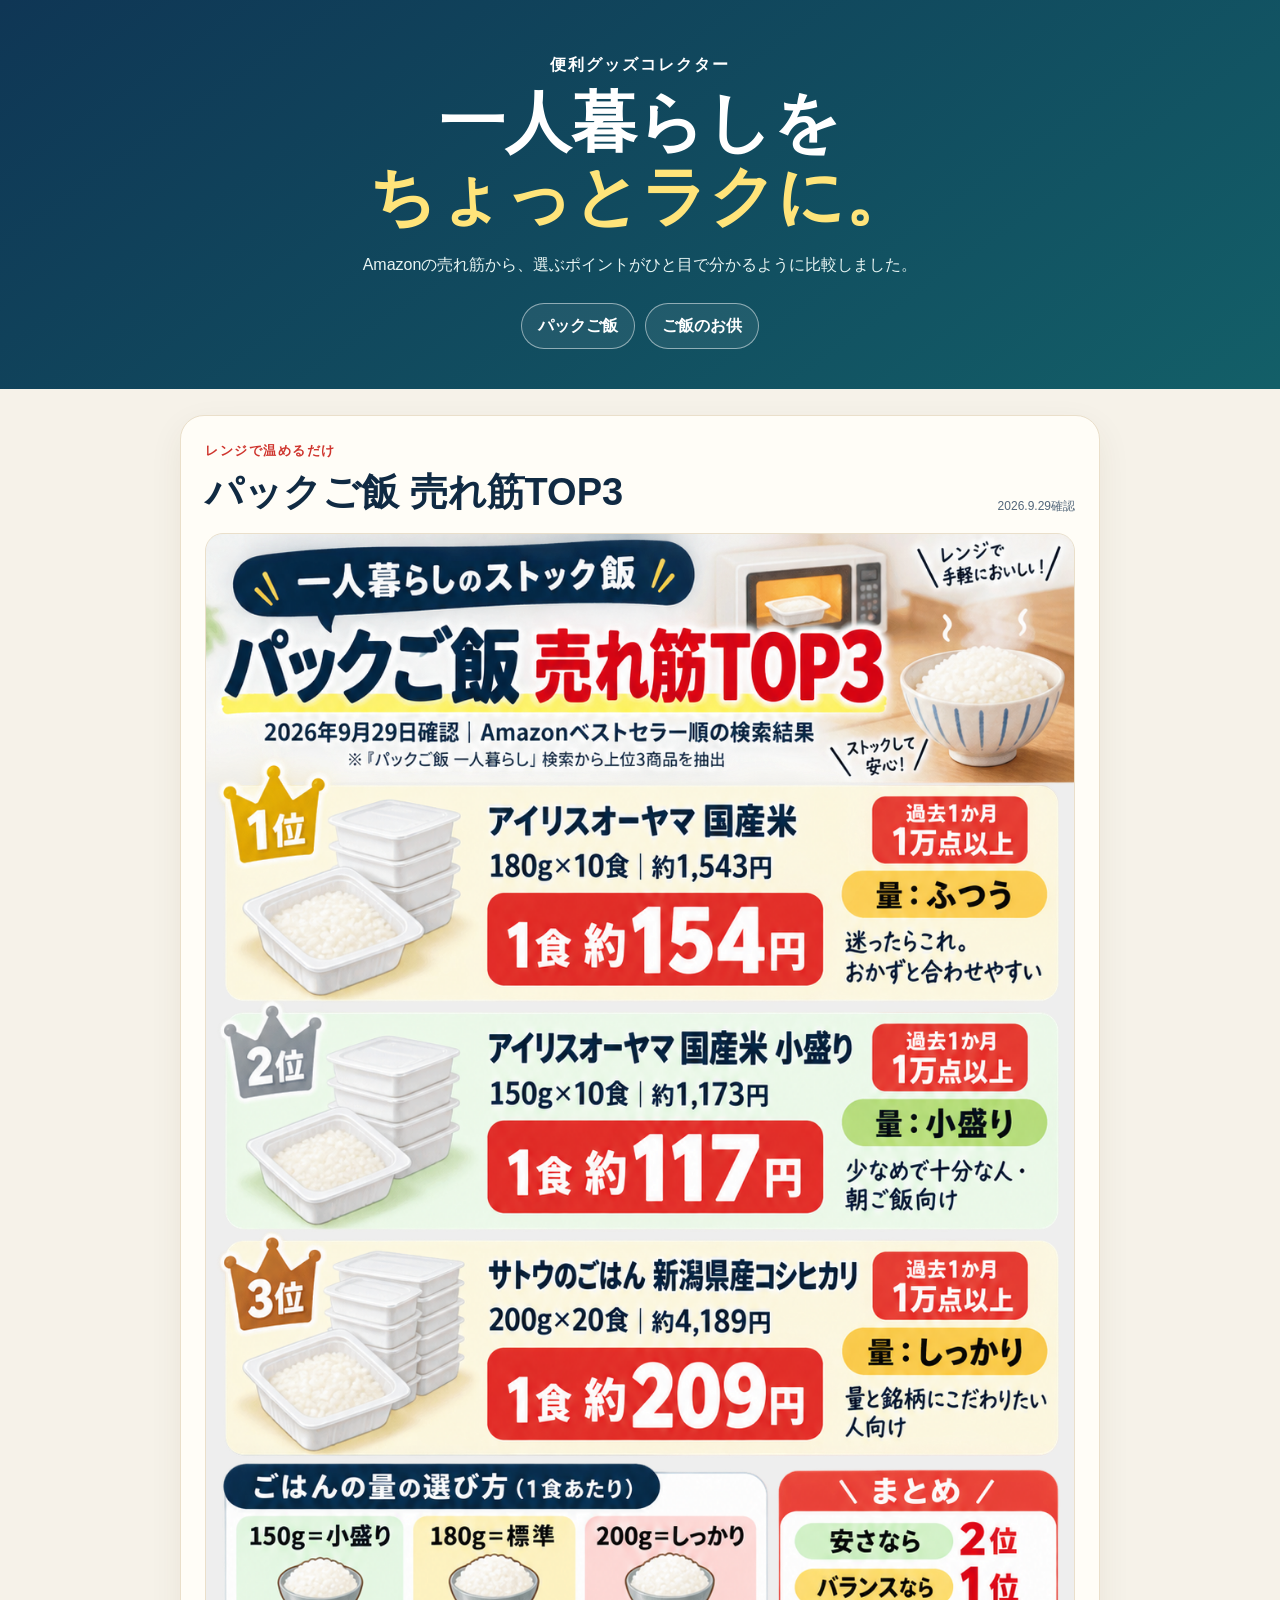
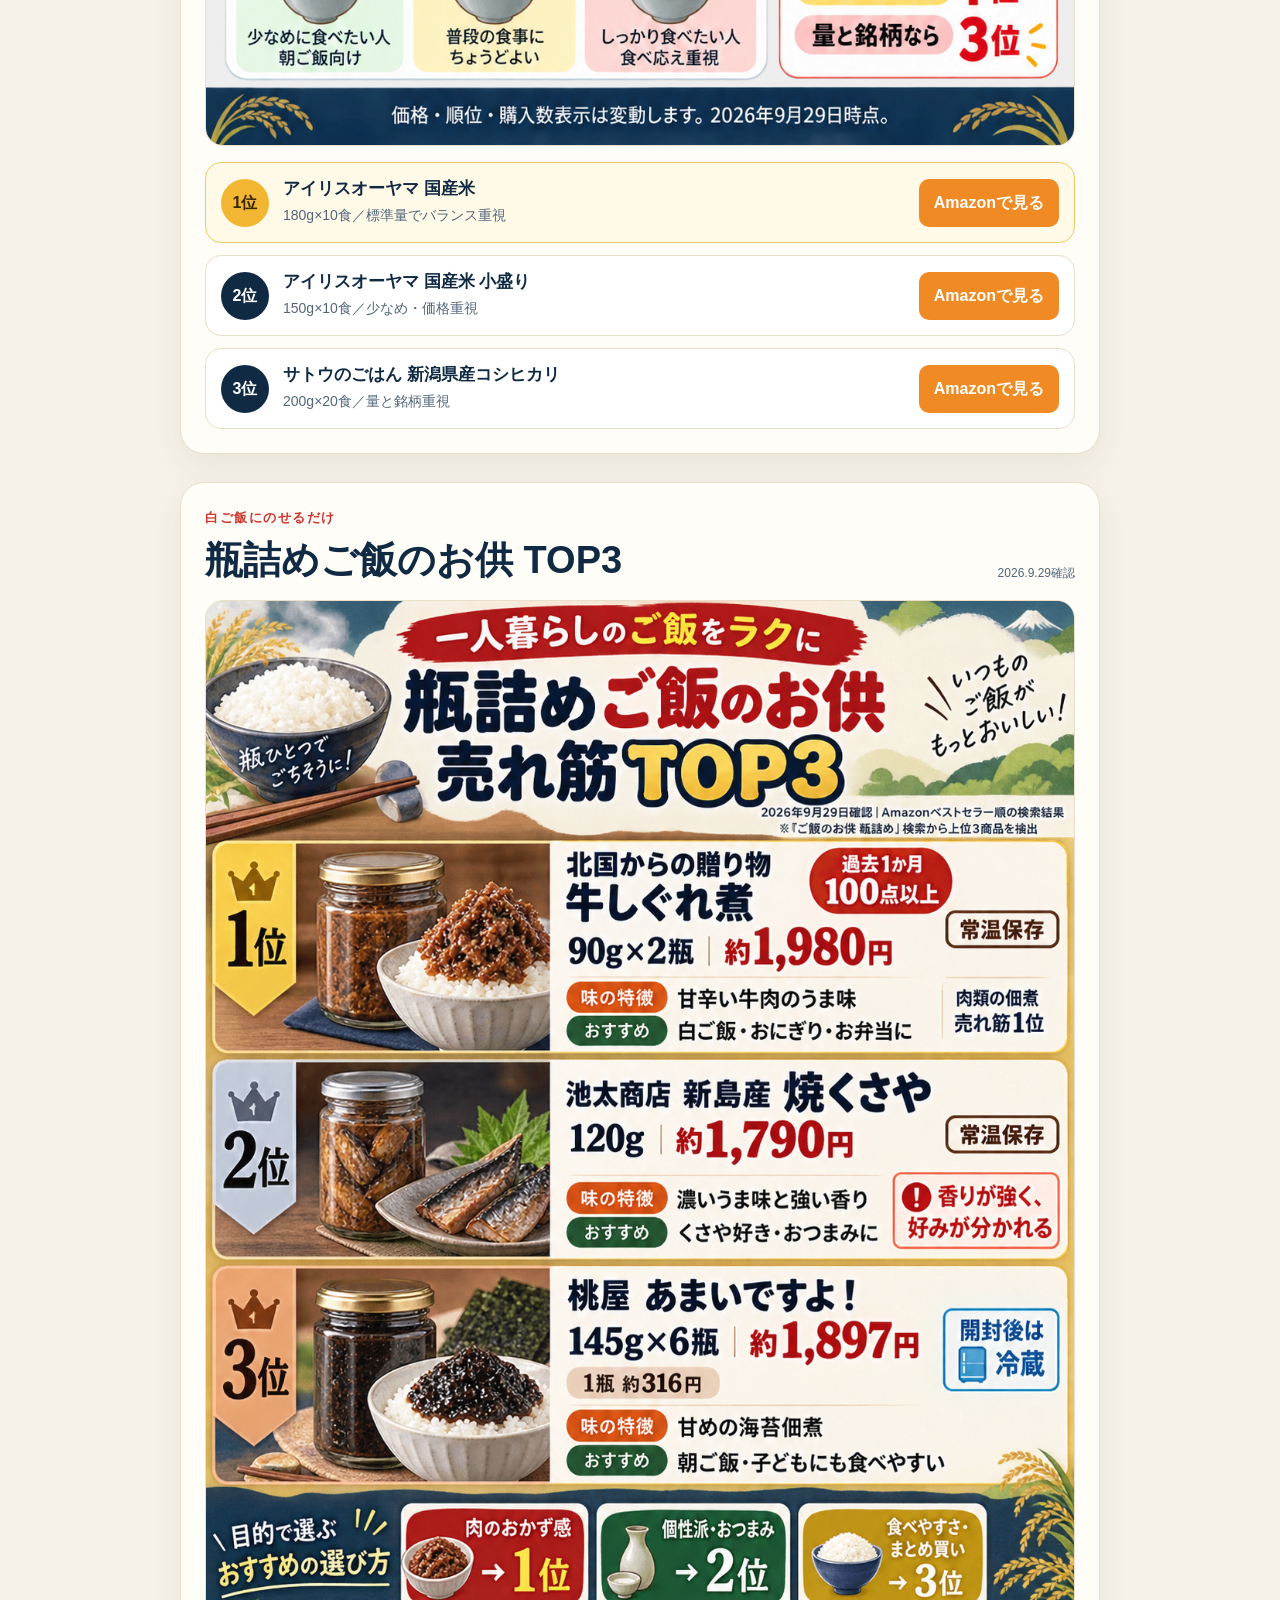
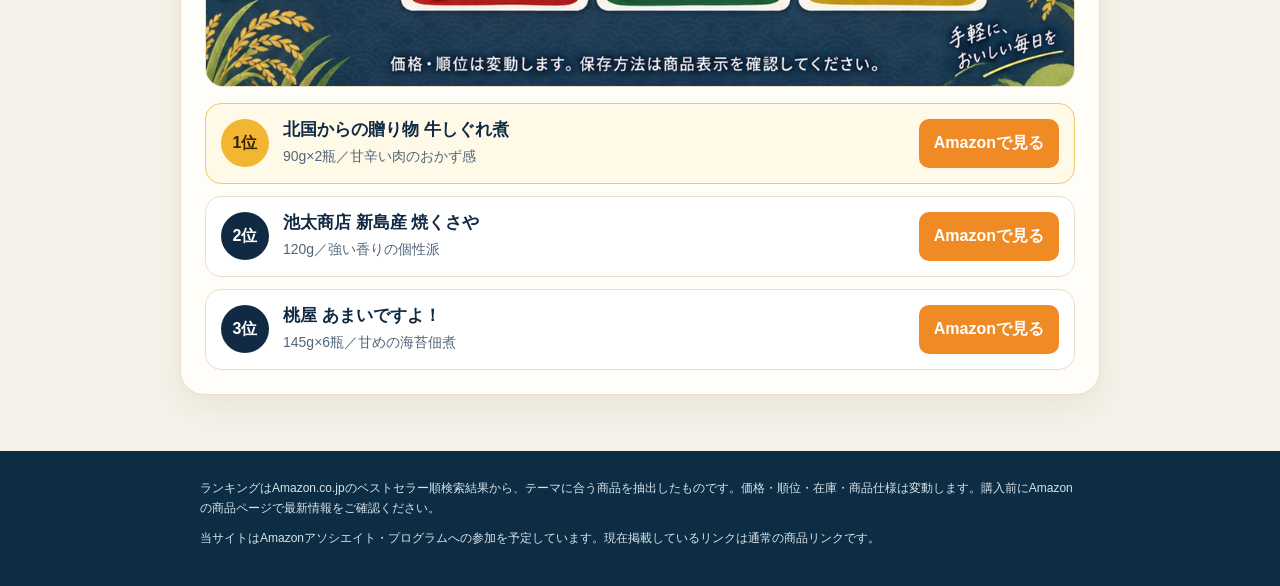
==== index.html @ eb80afc3 "Publish ranking site" ====
<!doctype html>
<html lang="ja">
<head>
  <meta charset="utf-8">
  <meta name="viewport" content="width=device-width,initial-scale=1">
  <meta name="description" content="一人暮らしをラクにするAmazon商品の比較ランキング。価格、内容量、選び方を分かりやすく紹介します。">
  <title>ひとり暮らし便利ランキング</title>
  <link rel="stylesheet" href="styles.css">
</head>
<body>
  <header class="hero">
    <p class="eyebrow">便利グッズコレクター</p>
    <h1>一人暮らしを<br><span>ちょっとラクに。</span></h1>
    <p class="lead">Amazonの売れ筋から、選ぶポイントがひと目で分かるように比較しました。</p>
    <nav aria-label="カテゴリー">
      <a href="#pack-rice">パックご飯</a>
      <a href="#rice-toppings">ご飯のお供</a>
    </nav>
  </header>

  <main>
    <section id="pack-rice" class="ranking">
      <div class="section-heading">
        <div>
          <p class="kicker">レンジで温めるだけ</p>
          <h2>パックご飯 売れ筋TOP3</h2>
        </div>
        <span class="updated">2026.9.29確認</span>
      </div>
      <img class="summary-image" src="pack-rice-top3.png" alt="パックご飯の売れ筋上位3商品の比較。150g、180g、200gの違いを掲載。">
      <div class="cards">
        <article class="product first">
          <span class="rank">1位</span>
          <div><h3>アイリスオーヤマ 国産米</h3><p>180g×10食／標準量でバランス重視</p></div>
          <a class="amazon" href="https://www.amazon.co.jp/dp/B075LF874V" target="_blank" rel="nofollow sponsored noopener">Amazonで見る</a>
        </article>
        <article class="product">
          <span class="rank">2位</span>
          <div><h3>アイリスオーヤマ 国産米 小盛り</h3><p>150g×10食／少なめ・価格重視</p></div>
          <a class="amazon" href="https://www.amazon.co.jp/dp/B075LHM44R" target="_blank" rel="nofollow sponsored noopener">Amazonで見る</a>
        </article>
        <article class="product">
          <span class="rank">3位</span>
          <div><h3>サトウのごはん 新潟県産コシヒカリ</h3><p>200g×20食／量と銘柄重視</p></div>
          <a class="amazon" href="https://www.amazon.co.jp/dp/B000KJFUB0" target="_blank" rel="nofollow sponsored noopener">Amazonで見る</a>
        </article>
      </div>
    </section>

    <section id="rice-toppings" class="ranking">
      <div class="section-heading">
        <div>
          <p class="kicker">白ご飯にのせるだけ</p>
          <h2>瓶詰めご飯のお供 TOP3</h2>
        </div>
        <span class="updated">2026.9.29確認</span>
      </div>
      <img class="summary-image" src="bottled-rice-toppings-top3.png" alt="瓶詰めご飯のお供の売れ筋上位3商品の比較。">
      <div class="cards">
        <article class="product first">
          <span class="rank">1位</span>
          <div><h3>北国からの贈り物 牛しぐれ煮</h3><p>90g×2瓶／甘辛い肉のおかず感</p></div>
          <a class="amazon" href="https://www.amazon.co.jp/dp/B07CSFWCK7" target="_blank" rel="nofollow sponsored noopener">Amazonで見る</a>
        </article>
        <article class="product">
          <span class="rank">2位</span>
          <div><h3>池太商店 新島産 焼くさや</h3><p>120g／強い香りの個性派</p></div>
          <a class="amazon" href="https://www.amazon.co.jp/dp/B0FLBNQ1R5" target="_blank" rel="nofollow sponsored noopener">Amazonで見る</a>
        </article>
        <article class="product">
          <span class="rank">3位</span>
          <div><h3>桃屋 あまいですよ！</h3><p>145g×6瓶／甘めの海苔佃煮</p></div>
          <a class="amazon" href="https://www.amazon.co.jp/dp/B0CMQ3VSFT" target="_blank" rel="nofollow sponsored noopener">Amazonで見る</a>
        </article>
      </div>
    </section>
  </main>

  <footer>
    <p>ランキングはAmazon.co.jpのベストセラー順検索結果から、テーマに合う商品を抽出したものです。価格・順位・在庫・商品仕様は変動します。購入前にAmazonの商品ページで最新情報をご確認ください。</p>
    <p>当サイトはAmazonアソシエイト・プログラムへの参加を予定しています。現在掲載しているリンクは通常の商品リンクです。</p>
  </footer>
</body>
</html>
---- styles.css ----
:root{--ink:#102a43;--muted:#52667a;--paper:#fffdf7;--cream:#fff4d7;--red:#cf352e;--gold:#f2b632;--green:#2f7d5a;--line:#eadfca}
*{box-sizing:border-box}html{scroll-behavior:smooth}body{margin:0;background:#f6f2e9;color:var(--ink);font-family:-apple-system,BlinkMacSystemFont,"Hiragino Sans","Yu Gothic",sans-serif;line-height:1.65}.hero{padding:52px 20px 40px;background:linear-gradient(145deg,#0f3655,#135f68);color:white;text-align:center}.eyebrow,.kicker{margin:0 0 8px;font-weight:800;letter-spacing:.12em}.hero h1{margin:0;font-size:clamp(38px,10vw,66px);line-height:1.12}.hero h1 span{color:#ffe47a}.lead{max-width:620px;margin:18px auto 24px;color:#e8f5f3}.hero nav{display:flex;justify-content:center;gap:10px;flex-wrap:wrap}.hero nav a{padding:9px 16px;border:1px solid #ffffff80;border-radius:999px;color:white;text-decoration:none;font-weight:700;background:#ffffff12}main{width:min(920px,calc(100% - 28px));margin:26px auto 56px}.ranking{margin:0 0 28px;padding:24px;background:var(--paper);border:1px solid var(--line);border-radius:24px;box-shadow:0 12px 34px #46361412}.section-heading{display:flex;align-items:end;justify-content:space-between;gap:16px;margin-bottom:16px}.kicker{color:var(--red);font-size:13px}.section-heading h2{margin:0;font-size:clamp(25px,6vw,38px);line-height:1.25}.updated{flex:none;color:var(--muted);font-size:12px}.summary-image{display:block;width:100%;height:auto;border-radius:18px;border:1px solid var(--line);background:#eee}.cards{display:grid;gap:12px;margin-top:16px}.product{display:grid;grid-template-columns:auto 1fr auto;align-items:center;gap:14px;padding:15px;border:1px solid var(--line);border-radius:16px;background:white}.product.first{background:#fff9e7;border-color:#ebcb64}.rank{display:grid;place-items:center;width:48px;height:48px;border-radius:50%;background:var(--ink);color:white;font-weight:900}.first .rank{background:var(--gold);color:#362600}.product h3{margin:0 0 3px;font-size:17px;line-height:1.35}.product p{margin:0;color:var(--muted);font-size:14px}.amazon{padding:11px 15px;border-radius:10px;background:#f08a24;color:#fff;text-decoration:none;font-weight:800;white-space:nowrap}.amazon:hover{background:#d66e0d}footer{padding:28px max(20px,calc((100% - 880px)/2));background:#0d2d44;color:#d8e4ea;font-size:12px}footer p{margin:0 0 10px}@media(max-width:650px){.hero{padding-top:38px}.ranking{padding:16px}.section-heading{align-items:start;flex-direction:column;gap:5px}.product{grid-template-columns:auto 1fr}.amazon{grid-column:1/-1;text-align:center}.rank{width:42px;height:42px}}
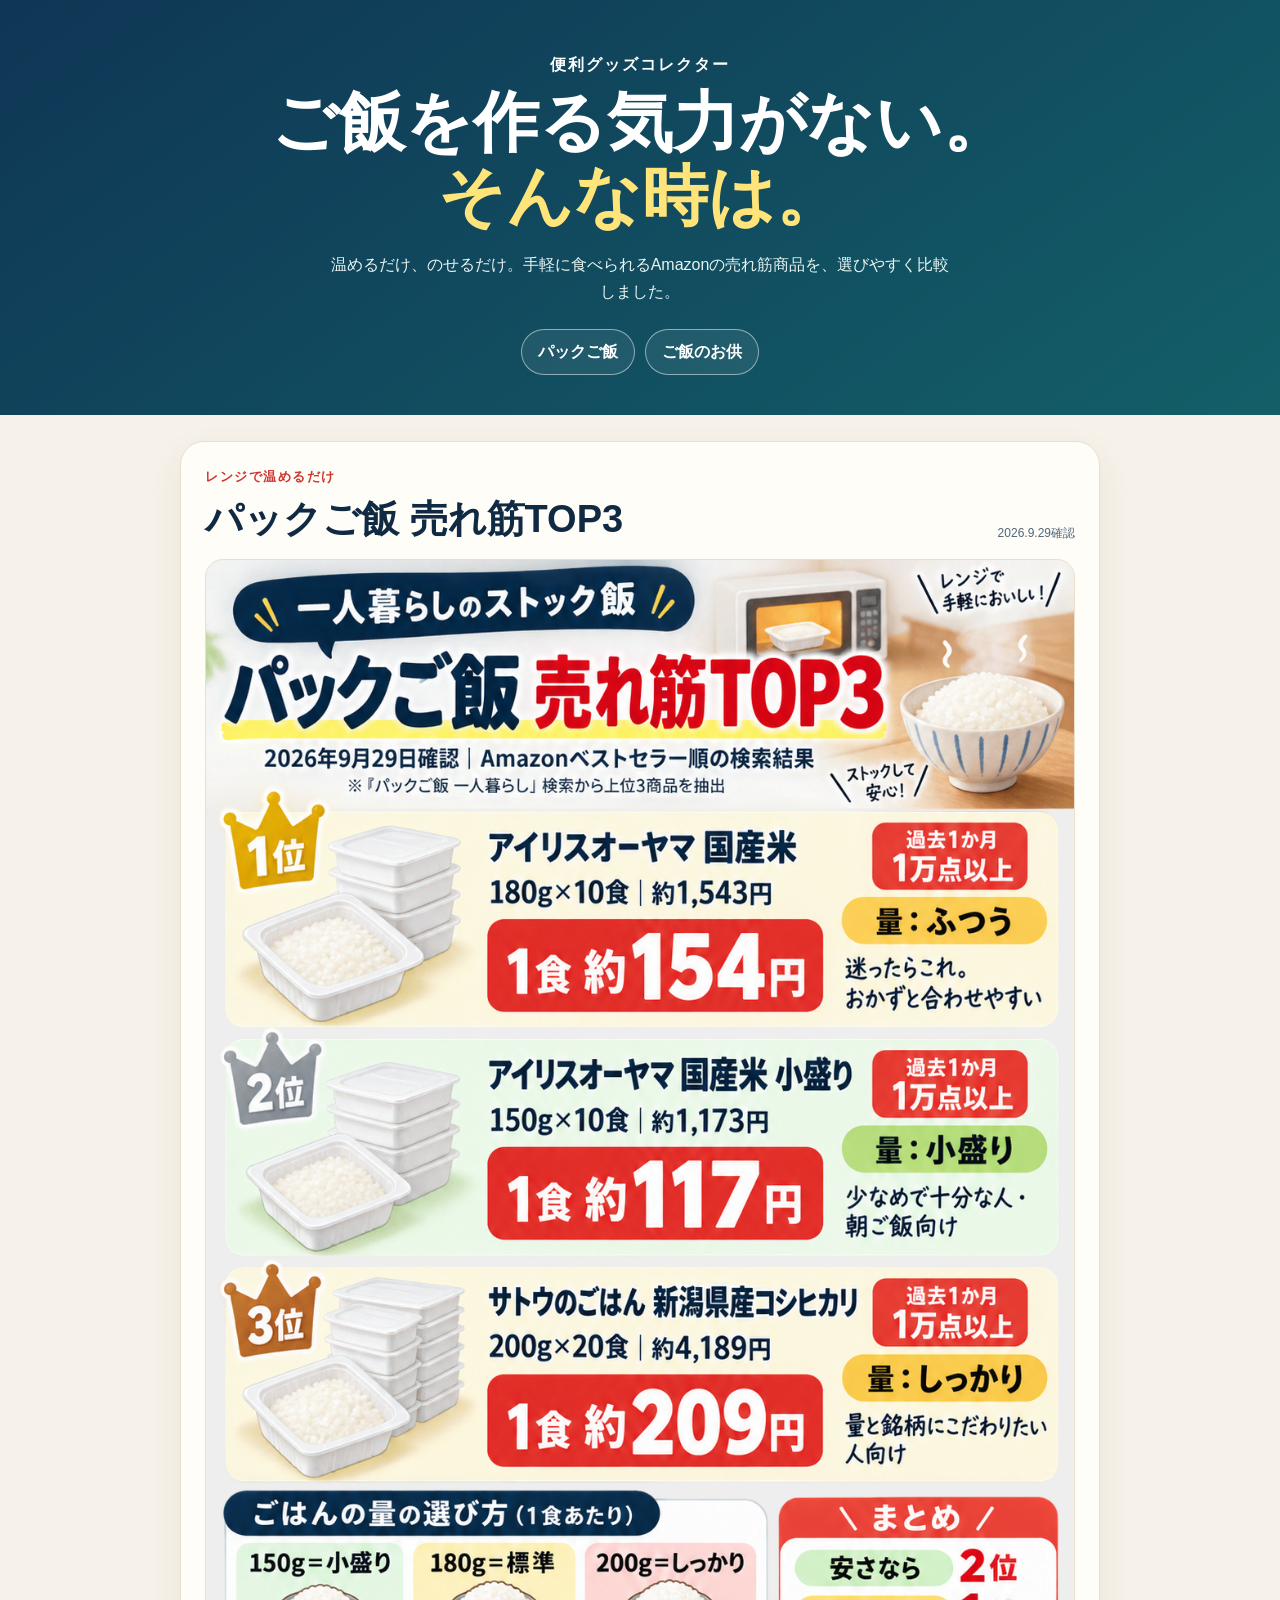
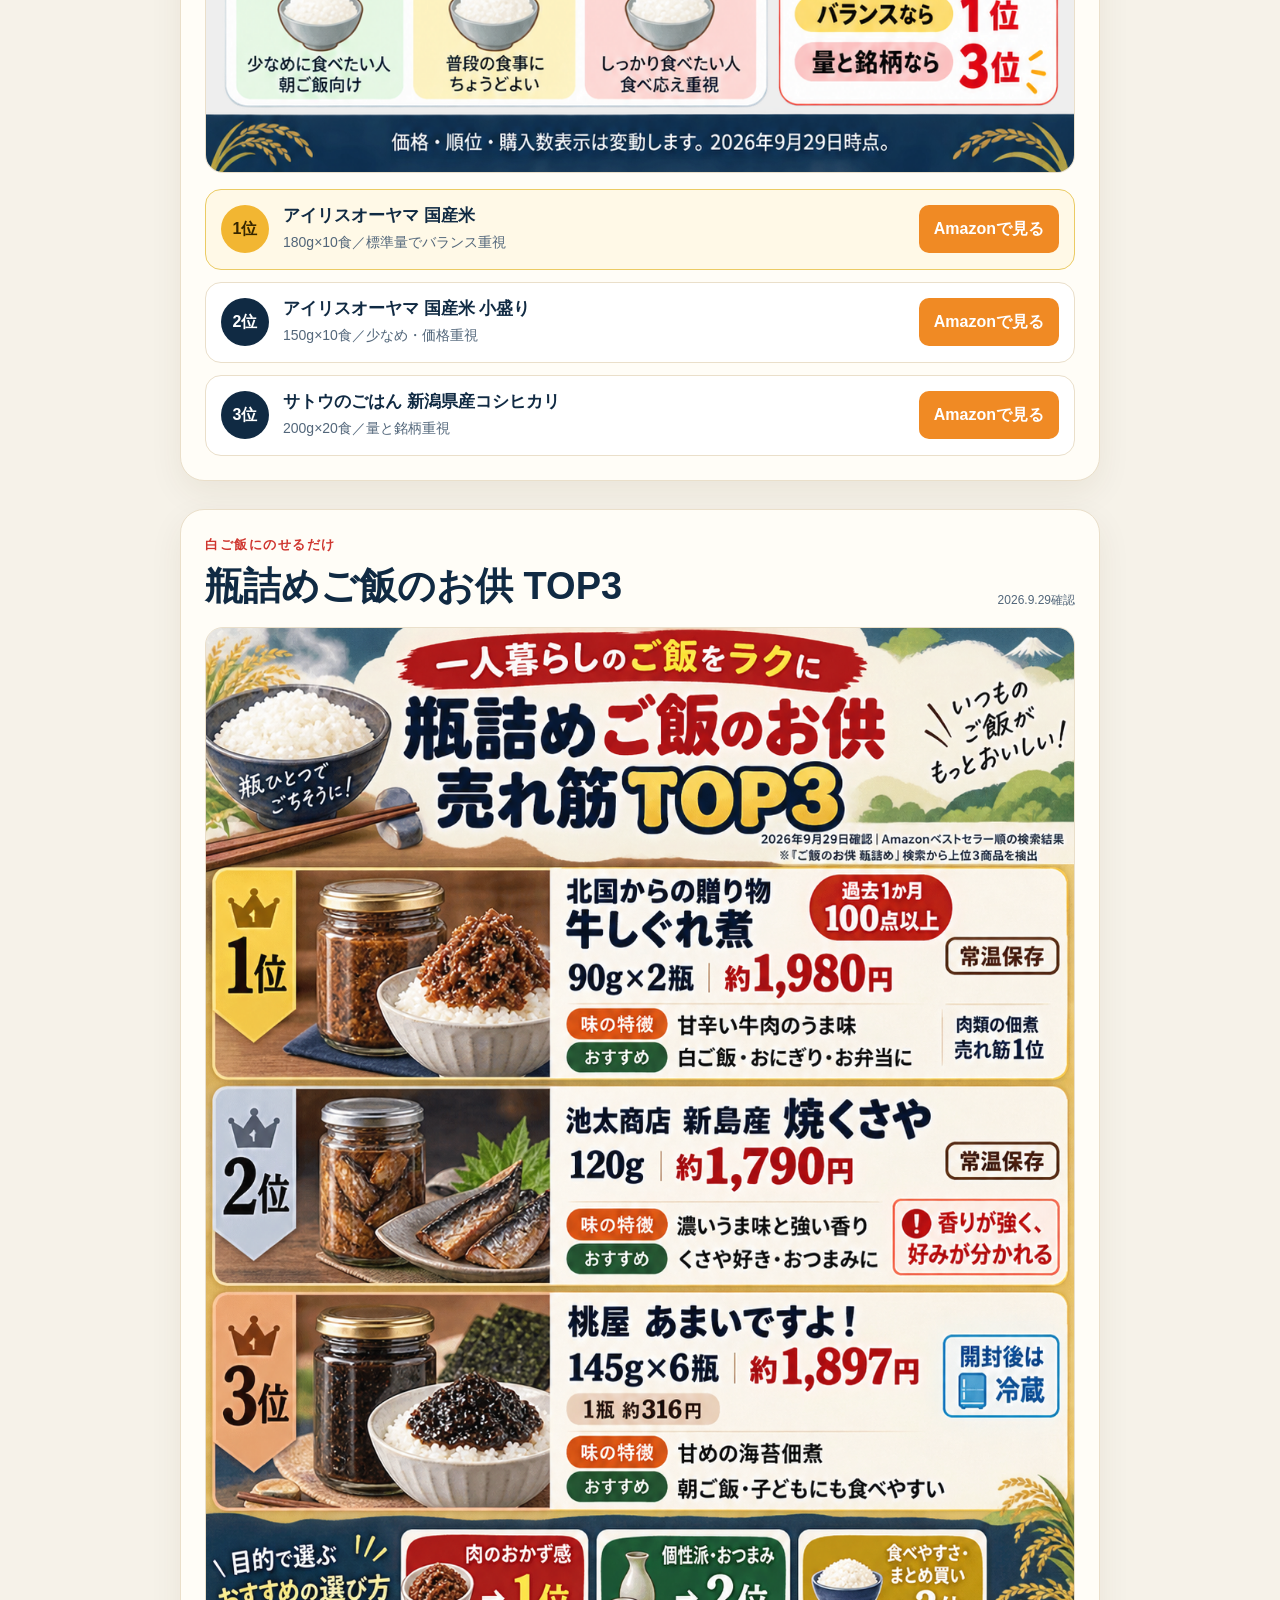
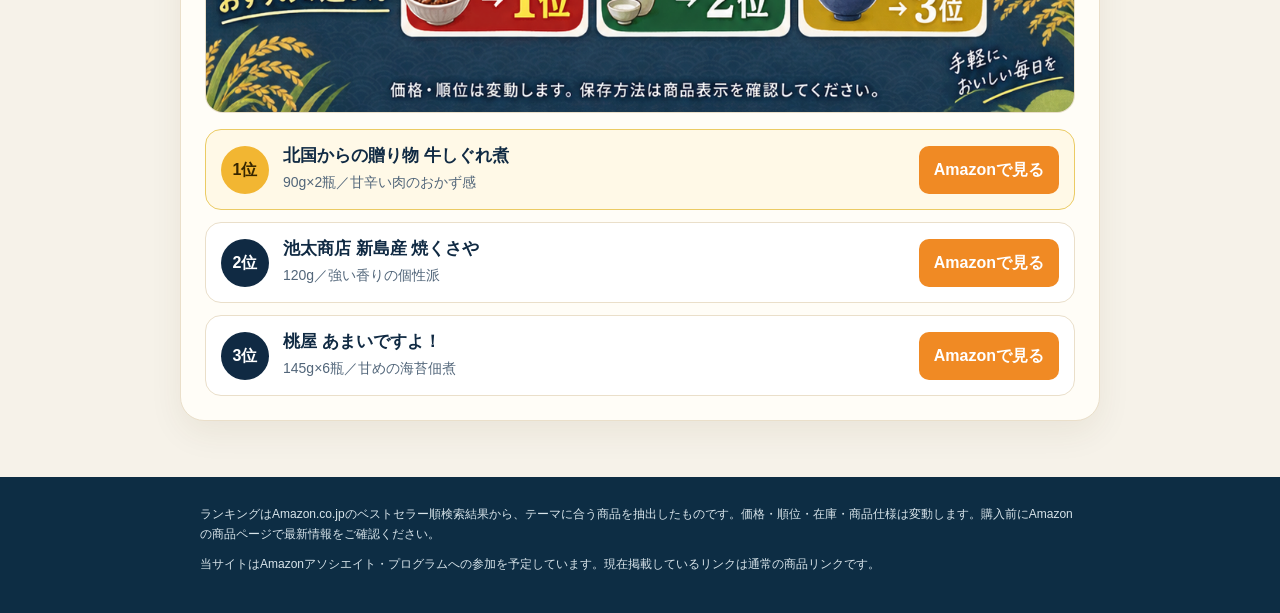
==== commit 902bcf48: "Update hero message" ====
--- a/index.html
+++ b/index.html
@@ -10,8 +10,8 @@
 <body>
   <header class="hero">
     <p class="eyebrow">便利グッズコレクター</p>
-    <h1>一人暮らしを<br><span>ちょっとラクに。</span></h1>
-    <p class="lead">Amazonの売れ筋から、選ぶポイントがひと目で分かるように比較しました。</p>
+    <h1>ご飯を作る気力がない。<br><span>そんな時は。</span></h1>
+    <p class="lead">温めるだけ、のせるだけ。手軽に食べられるAmazonの売れ筋商品を、選びやすく比較しました。</p>
     <nav aria-label="カテゴリー">
       <a href="#pack-rice">パックご飯</a>
       <a href="#rice-toppings">ご飯のお供</a>
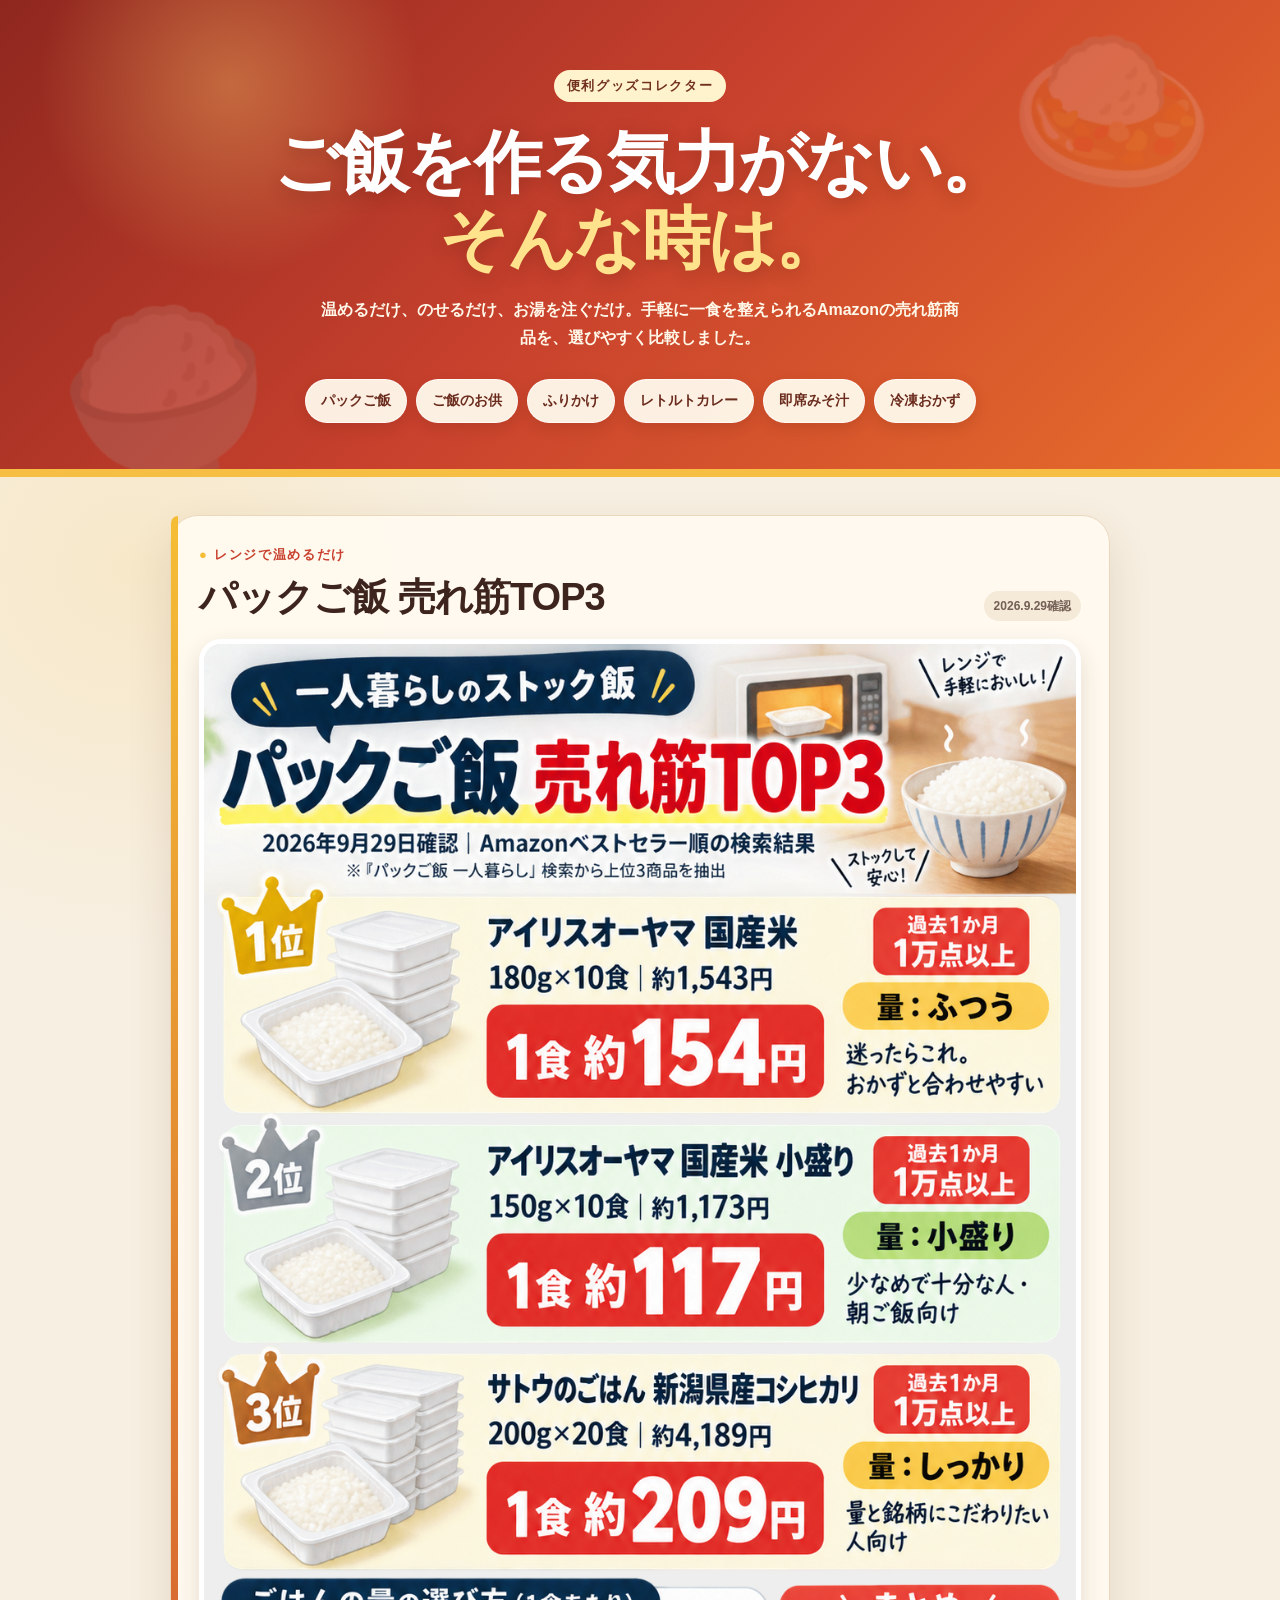
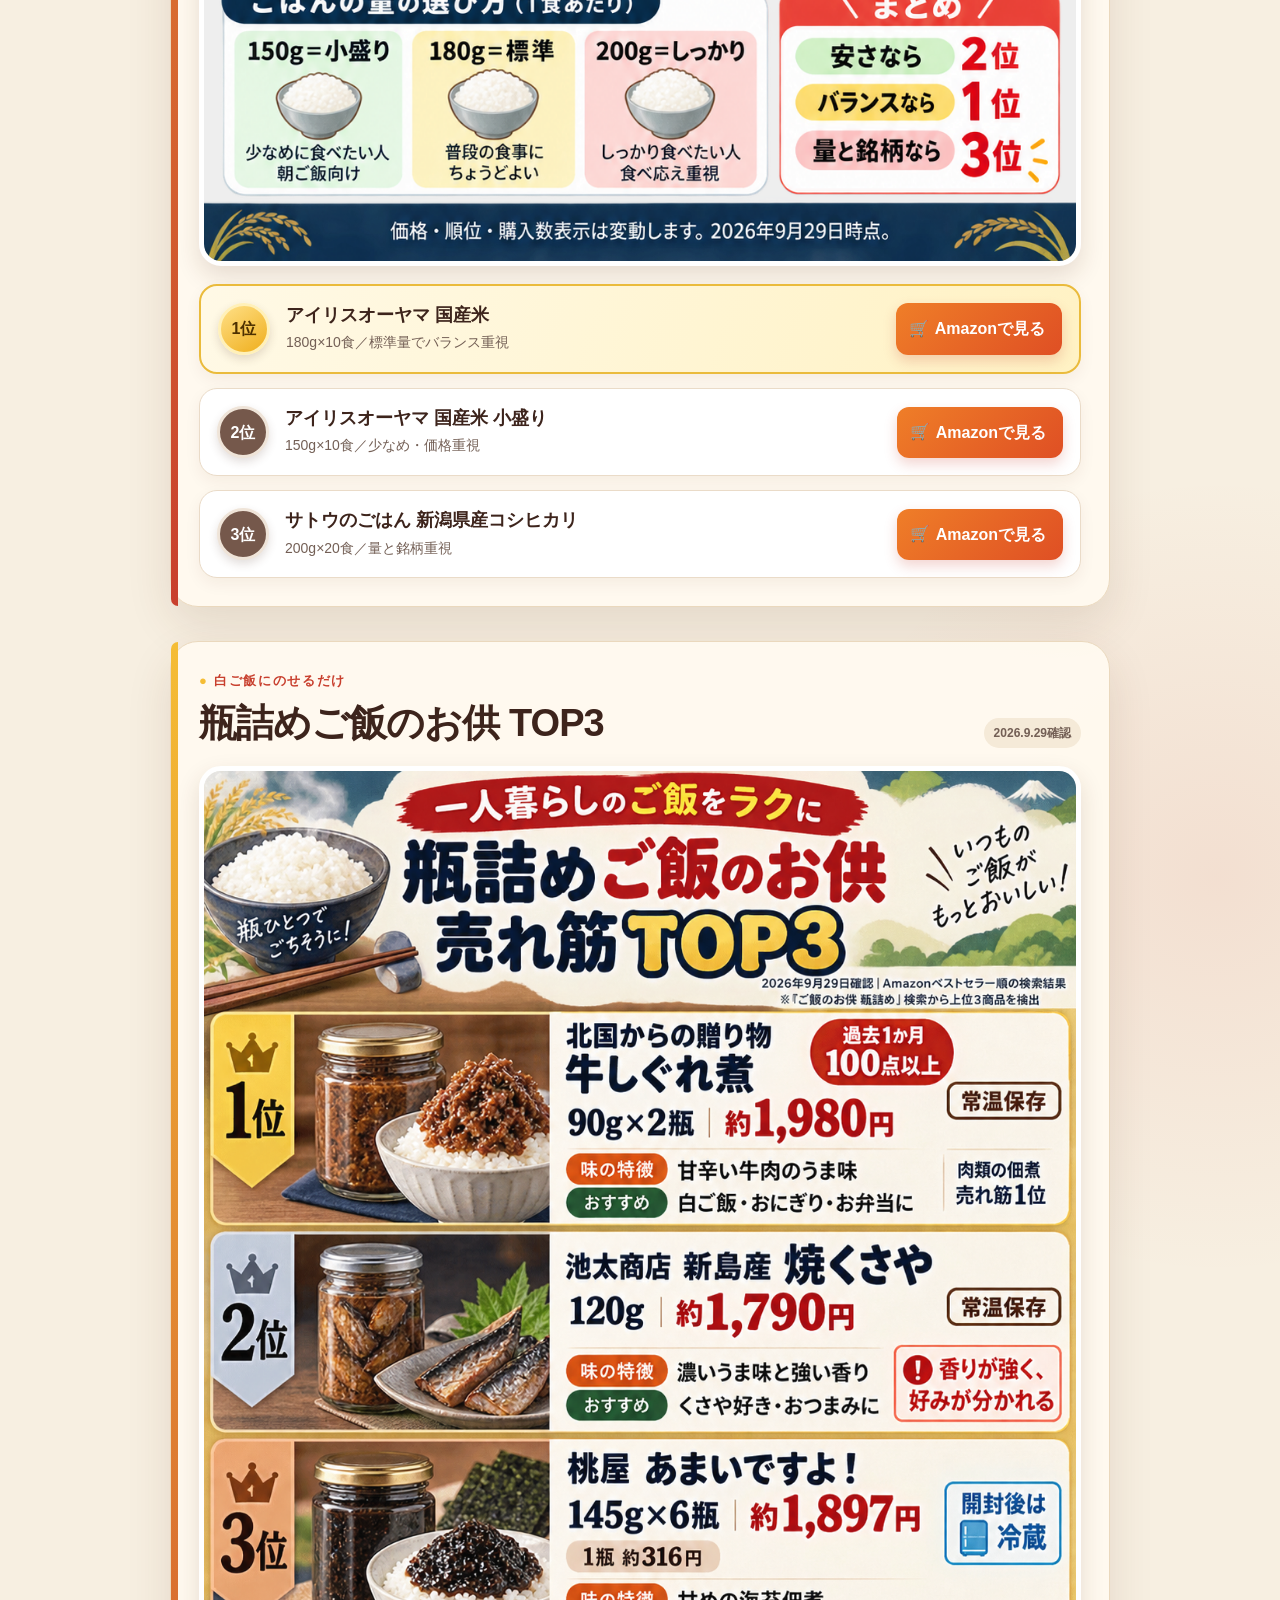
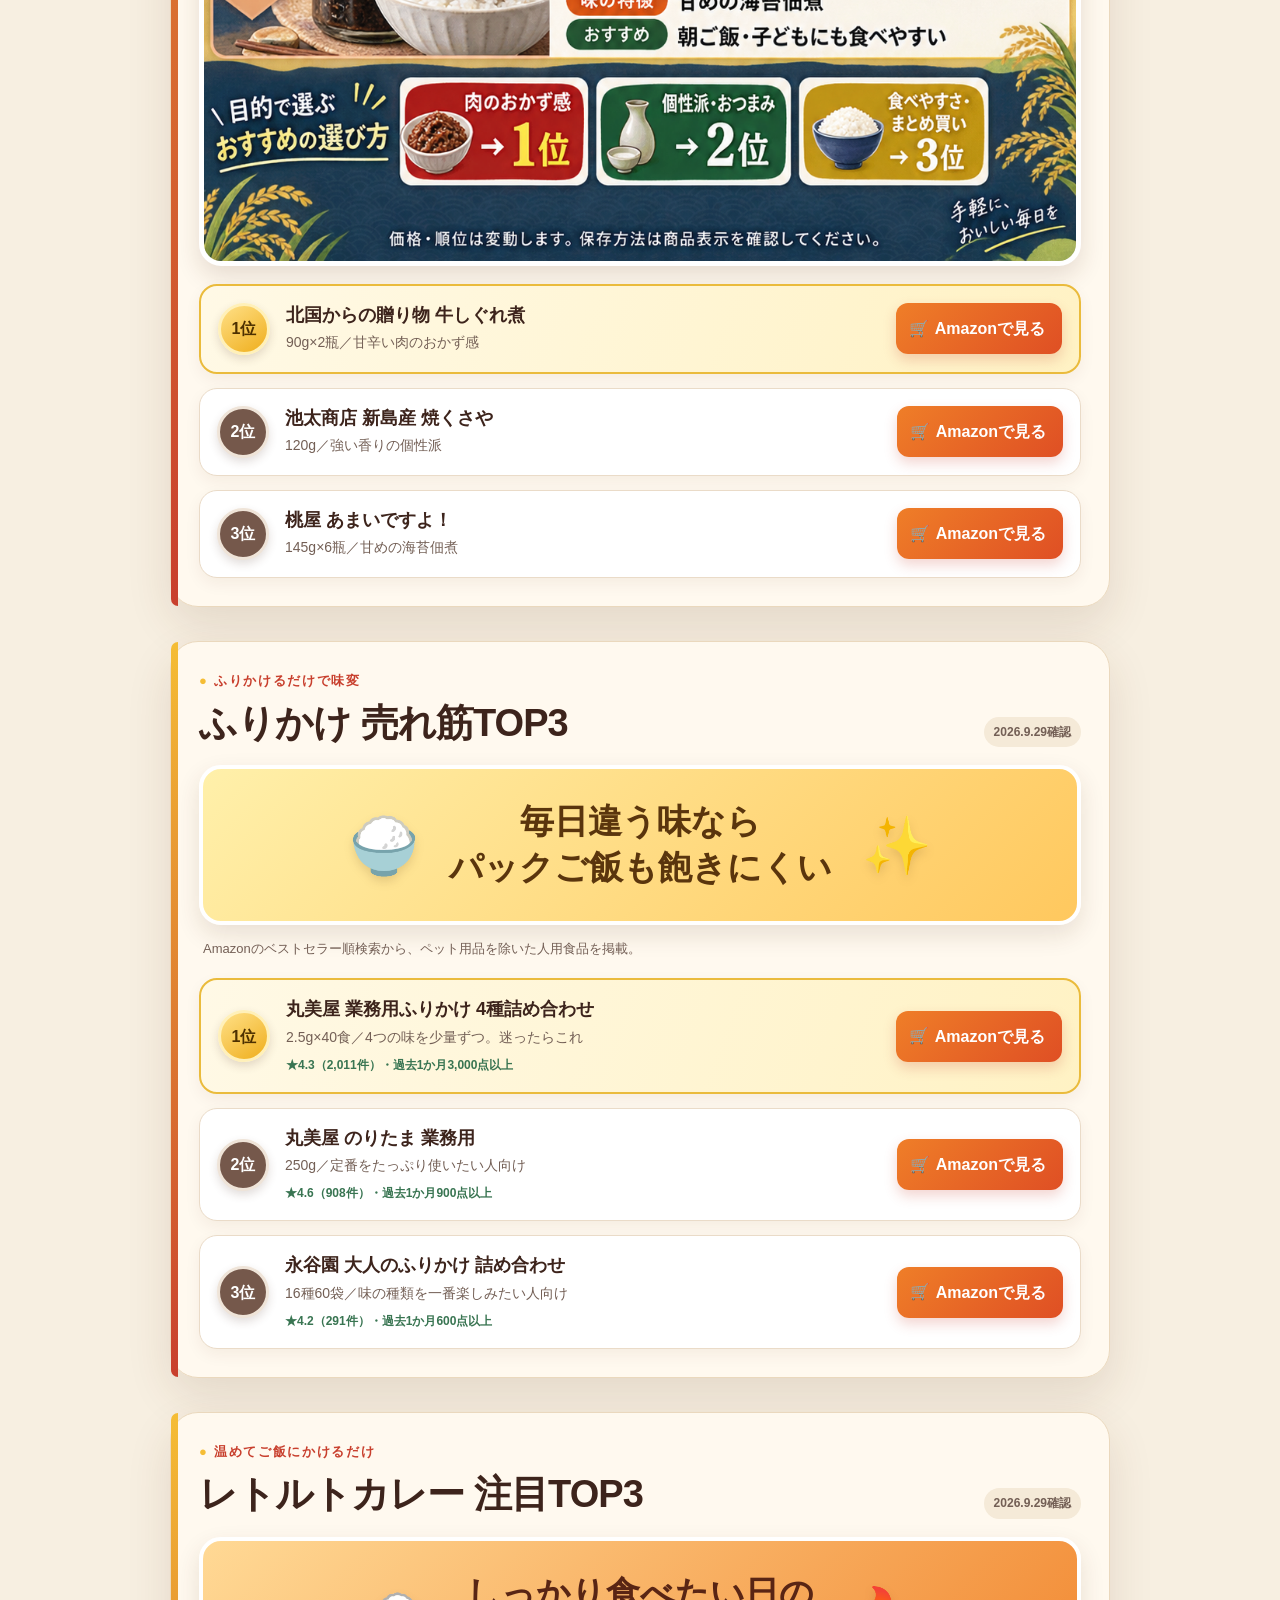
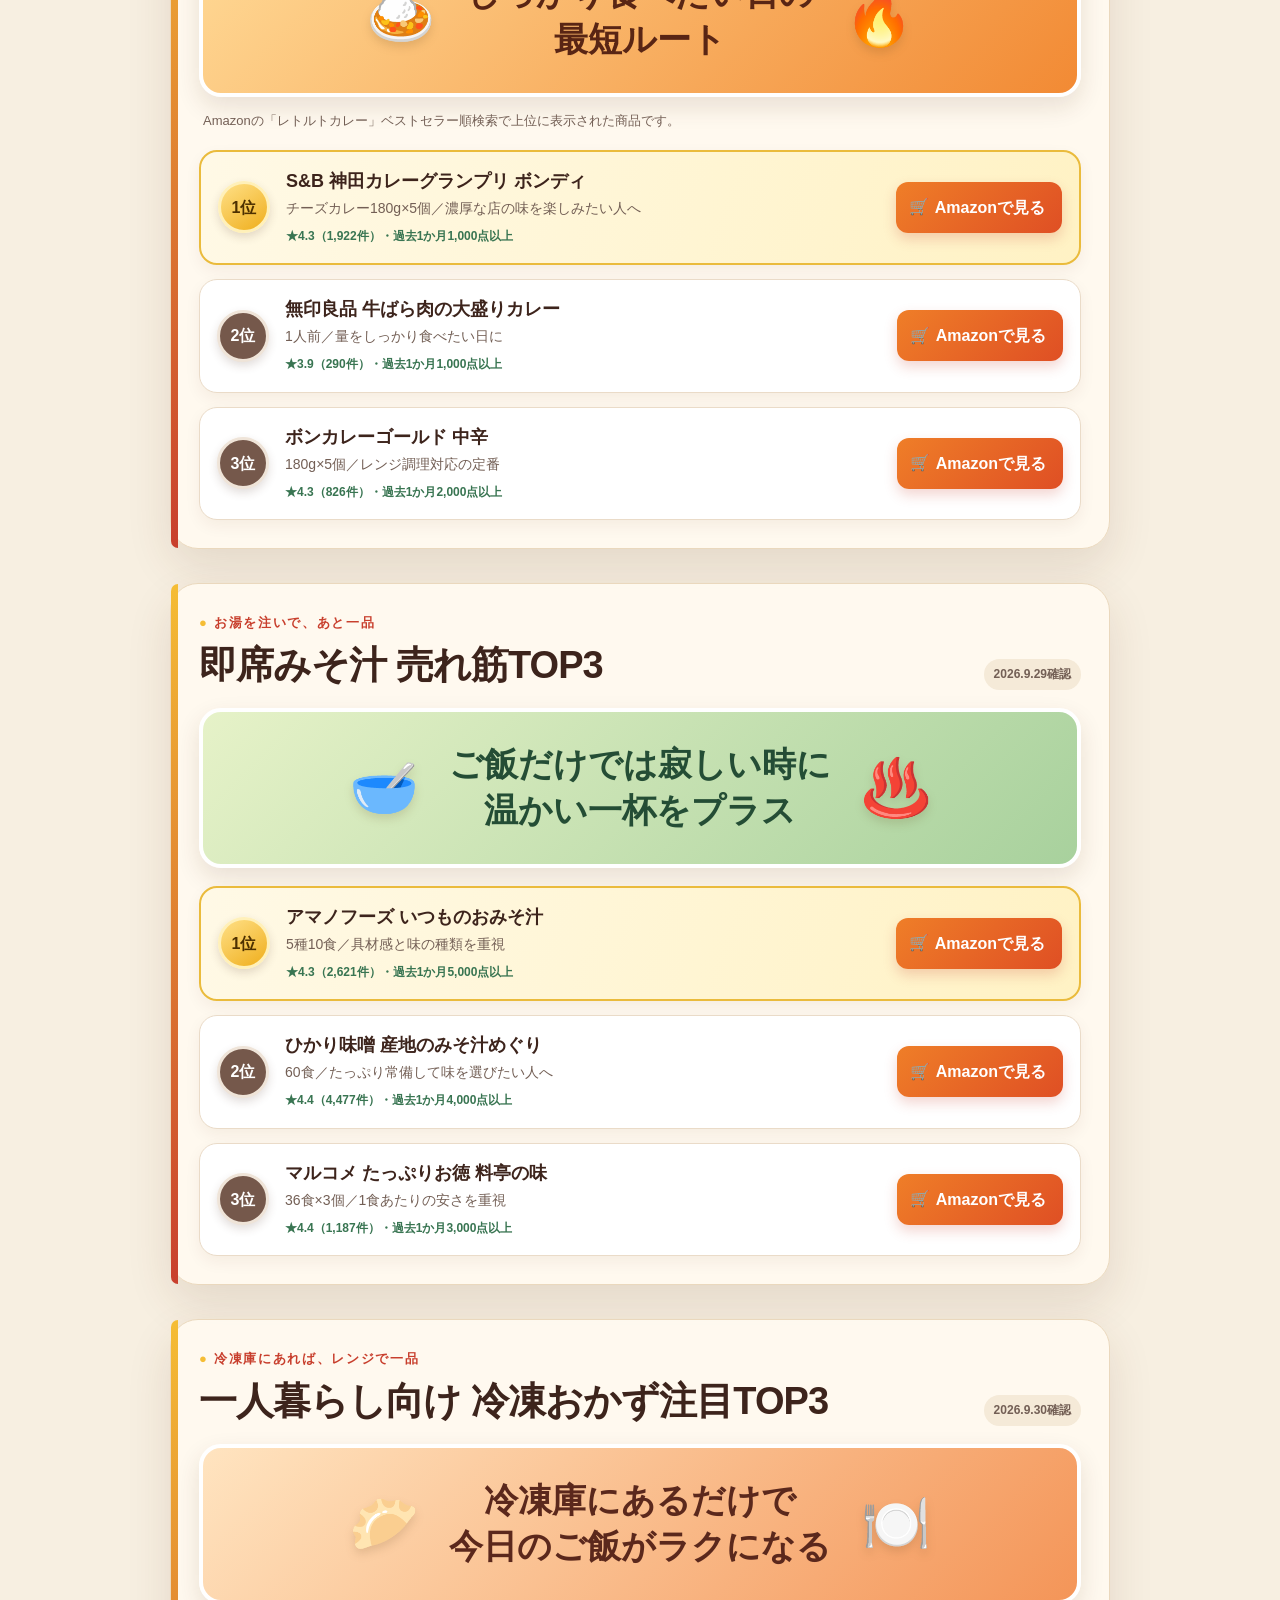
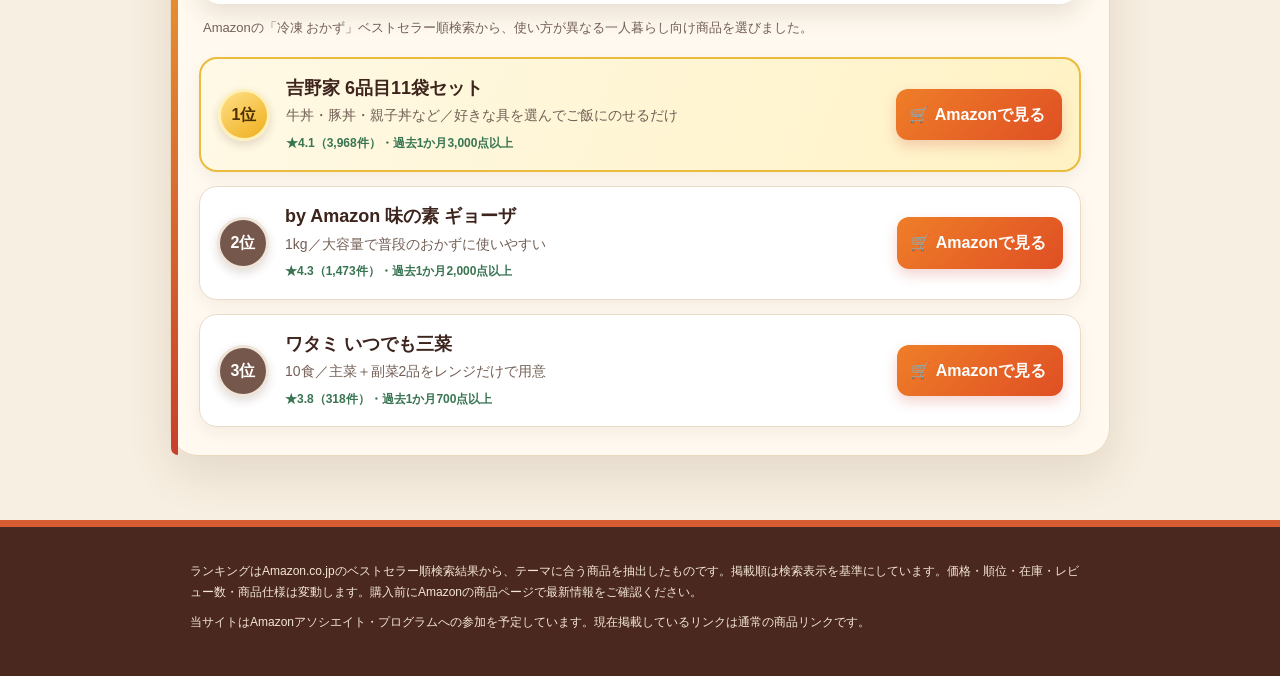
==== commit 479f464a: "Refresh food design and add frozen side dishes" ====
--- a/index.html
+++ b/index.html
@@ -3,7 +3,7 @@
 <head>
   <meta charset="utf-8">
   <meta name="viewport" content="width=device-width,initial-scale=1">
-  <meta name="description" content="一人暮らしをラクにするAmazon商品の比較ランキング。価格、内容量、選び方を分かりやすく紹介します。">
+  <meta name="description" content="ご飯を作る気力がない時に役立つAmazon食品ランキング。パックご飯、ふりかけ、レトルトカレー、即席みそ汁などを分かりやすく比較します。">
   <title>ひとり暮らし便利ランキング</title>
   <link rel="stylesheet" href="styles.css">
 </head>
@@ -11,10 +11,14 @@
   <header class="hero">
     <p class="eyebrow">便利グッズコレクター</p>
     <h1>ご飯を作る気力がない。<br><span>そんな時は。</span></h1>
-    <p class="lead">温めるだけ、のせるだけ。手軽に食べられるAmazonの売れ筋商品を、選びやすく比較しました。</p>
+    <p class="lead">温めるだけ、のせるだけ、お湯を注ぐだけ。手軽に一食を整えられるAmazonの売れ筋商品を、選びやすく比較しました。</p>
     <nav aria-label="カテゴリー">
       <a href="#pack-rice">パックご飯</a>
       <a href="#rice-toppings">ご飯のお供</a>
+      <a href="#furikake">ふりかけ</a>
+      <a href="#retort-curry">レトルトカレー</a>
+      <a href="#miso-soup">即席みそ汁</a>
+      <a href="#frozen-sides">冷凍おかず</a>
     </nav>
   </header>
 
@@ -74,10 +78,125 @@
         </article>
       </div>
     </section>
+
+    <section id="furikake" class="ranking">
+      <div class="section-heading">
+        <div>
+          <p class="kicker">ふりかけるだけで味変</p>
+          <h2>ふりかけ 売れ筋TOP3</h2>
+        </div>
+        <span class="updated">2026.9.29確認</span>
+      </div>
+      <div class="category-banner" aria-hidden="true"><span>🍚</span><strong>毎日違う味なら<br>パックご飯も飽きにくい</strong><span>✨</span></div>
+      <p class="category-note">Amazonのベストセラー順検索から、ペット用品を除いた人用食品を掲載。</p>
+      <div class="cards">
+        <article class="product first">
+          <span class="rank">1位</span>
+          <div><h3>丸美屋 業務用ふりかけ 4種詰め合わせ</h3><p>2.5g×40食／4つの味を少量ずつ。迷ったらこれ</p><p class="stats">★4.3（2,011件）・過去1か月3,000点以上</p></div>
+          <a class="amazon" href="https://www.amazon.co.jp/dp/B008EGJH2O" target="_blank" rel="nofollow sponsored noopener">Amazonで見る</a>
+        </article>
+        <article class="product">
+          <span class="rank">2位</span>
+          <div><h3>丸美屋 のりたま 業務用</h3><p>250g／定番をたっぷり使いたい人向け</p><p class="stats">★4.6（908件）・過去1か月900点以上</p></div>
+          <a class="amazon" href="https://www.amazon.co.jp/dp/B005K5DWZ0" target="_blank" rel="nofollow sponsored noopener">Amazonで見る</a>
+        </article>
+        <article class="product">
+          <span class="rank">3位</span>
+          <div><h3>永谷園 大人のふりかけ 詰め合わせ</h3><p>16種60袋／味の種類を一番楽しみたい人向け</p><p class="stats">★4.2（291件）・過去1か月600点以上</p></div>
+          <a class="amazon" href="https://www.amazon.co.jp/dp/B0CQYXC2V1" target="_blank" rel="nofollow sponsored noopener">Amazonで見る</a>
+        </article>
+      </div>
+    </section>
+
+    <section id="retort-curry" class="ranking">
+      <div class="section-heading">
+        <div>
+          <p class="kicker">温めてご飯にかけるだけ</p>
+          <h2>レトルトカレー 注目TOP3</h2>
+        </div>
+        <span class="updated">2026.9.29確認</span>
+      </div>
+      <div class="category-banner curry" aria-hidden="true"><span>🍛</span><strong>しっかり食べたい日の<br>最短ルート</strong><span>🔥</span></div>
+      <p class="category-note">Amazonの「レトルトカレー」ベストセラー順検索で上位に表示された商品です。</p>
+      <div class="cards">
+        <article class="product first">
+          <span class="rank">1位</span>
+          <div><h3>S&amp;B 神田カレーグランプリ ボンディ</h3><p>チーズカレー180g×5個／濃厚な店の味を楽しみたい人へ</p><p class="stats">★4.3（1,922件）・過去1か月1,000点以上</p></div>
+          <a class="amazon" href="https://www.amazon.co.jp/dp/B01LX4VZ52" target="_blank" rel="nofollow sponsored noopener">Amazonで見る</a>
+        </article>
+        <article class="product">
+          <span class="rank">2位</span>
+          <div><h3>無印良品 牛ばら肉の大盛りカレー</h3><p>1人前／量をしっかり食べたい日に</p><p class="stats">★3.9（290件）・過去1か月1,000点以上</p></div>
+          <a class="amazon" href="https://www.amazon.co.jp/dp/B0DW7FTBG5" target="_blank" rel="nofollow sponsored noopener">Amazonで見る</a>
+        </article>
+        <article class="product">
+          <span class="rank">3位</span>
+          <div><h3>ボンカレーゴールド 中辛</h3><p>180g×5個／レンジ調理対応の定番</p><p class="stats">★4.3（826件）・過去1か月2,000点以上</p></div>
+          <a class="amazon" href="https://www.amazon.co.jp/dp/B09RSC7ZW2" target="_blank" rel="nofollow sponsored noopener">Amazonで見る</a>
+        </article>
+      </div>
+    </section>
+
+    <section id="miso-soup" class="ranking">
+      <div class="section-heading">
+        <div>
+          <p class="kicker">お湯を注いで、あと一品</p>
+          <h2>即席みそ汁 売れ筋TOP3</h2>
+        </div>
+        <span class="updated">2026.9.29確認</span>
+      </div>
+      <div class="category-banner soup" aria-hidden="true"><span>🥣</span><strong>ご飯だけでは寂しい時に<br>温かい一杯をプラス</strong><span>♨️</span></div>
+      <div class="cards">
+        <article class="product first">
+          <span class="rank">1位</span>
+          <div><h3>アマノフーズ いつものおみそ汁</h3><p>5種10食／具材感と味の種類を重視</p><p class="stats">★4.3（2,621件）・過去1か月5,000点以上</p></div>
+          <a class="amazon" href="https://www.amazon.co.jp/dp/B08KJ3HCRC" target="_blank" rel="nofollow sponsored noopener">Amazonで見る</a>
+        </article>
+        <article class="product">
+          <span class="rank">2位</span>
+          <div><h3>ひかり味噌 産地のみそ汁めぐり</h3><p>60食／たっぷり常備して味を選びたい人へ</p><p class="stats">★4.4（4,477件）・過去1か月4,000点以上</p></div>
+          <a class="amazon" href="https://www.amazon.co.jp/dp/B0155WPKY8" target="_blank" rel="nofollow sponsored noopener">Amazonで見る</a>
+        </article>
+        <article class="product">
+          <span class="rank">3位</span>
+          <div><h3>マルコメ たっぷりお徳 料亭の味</h3><p>36食×3個／1食あたりの安さを重視</p><p class="stats">★4.4（1,187件）・過去1か月3,000点以上</p></div>
+          <a class="amazon" href="https://www.amazon.co.jp/dp/B09GJVNT85" target="_blank" rel="nofollow sponsored noopener">Amazonで見る</a>
+        </article>
+      </div>
+    </section>
+
+    <section id="frozen-sides" class="ranking">
+      <div class="section-heading">
+        <div>
+          <p class="kicker">冷凍庫にあれば、レンジで一品</p>
+          <h2>一人暮らし向け 冷凍おかず注目TOP3</h2>
+        </div>
+        <span class="updated">2026.9.30確認</span>
+      </div>
+      <div class="category-banner frozen" aria-hidden="true"><span>🥟</span><strong>冷凍庫にあるだけで<br>今日のご飯がラクになる</strong><span>🍽️</span></div>
+      <p class="category-note">Amazonの「冷凍 おかず」ベストセラー順検索から、使い方が異なる一人暮らし向け商品を選びました。</p>
+      <div class="cards">
+        <article class="product first">
+          <span class="rank">1位</span>
+          <div><h3>吉野家 6品目11袋セット</h3><p>牛丼・豚丼・親子丼など／好きな具を選んでご飯にのせるだけ</p><p class="stats">★4.1（3,968件）・過去1か月3,000点以上</p></div>
+          <a class="amazon" href="https://www.amazon.co.jp/dp/B01MSBEKCY" target="_blank" rel="nofollow sponsored noopener">Amazonで見る</a>
+        </article>
+        <article class="product">
+          <span class="rank">2位</span>
+          <div><h3>by Amazon 味の素 ギョーザ</h3><p>1kg／大容量で普段のおかずに使いやすい</p><p class="stats">★4.3（1,473件）・過去1か月2,000点以上</p></div>
+          <a class="amazon" href="https://www.amazon.co.jp/dp/B0C582SP8L" target="_blank" rel="nofollow sponsored noopener">Amazonで見る</a>
+        </article>
+        <article class="product">
+          <span class="rank">3位</span>
+          <div><h3>ワタミ いつでも三菜</h3><p>10食／主菜＋副菜2品をレンジだけで用意</p><p class="stats">★3.8（318件）・過去1か月700点以上</p></div>
+          <a class="amazon" href="https://www.amazon.co.jp/dp/B0DDWHTH8P" target="_blank" rel="nofollow sponsored noopener">Amazonで見る</a>
+        </article>
+      </div>
+    </section>
   </main>
 
   <footer>
-    <p>ランキングはAmazon.co.jpのベストセラー順検索結果から、テーマに合う商品を抽出したものです。価格・順位・在庫・商品仕様は変動します。購入前にAmazonの商品ページで最新情報をご確認ください。</p>
+    <p>ランキングはAmazon.co.jpのベストセラー順検索結果から、テーマに合う商品を抽出したものです。掲載順は検索表示を基準にしています。価格・順位・在庫・レビュー数・商品仕様は変動します。購入前にAmazonの商品ページで最新情報をご確認ください。</p>
     <p>当サイトはAmazonアソシエイト・プログラムへの参加を予定しています。現在掲載しているリンクは通常の商品リンクです。</p>
   </footer>
 </body>
--- a/styles.css
+++ b/styles.css
@@ -1,2 +1,12 @@
-:root{--ink:#102a43;--muted:#52667a;--paper:#fffdf7;--cream:#fff4d7;--red:#cf352e;--gold:#f2b632;--green:#2f7d5a;--line:#eadfca}
-*{box-sizing:border-box}html{scroll-behavior:smooth}body{margin:0;background:#f6f2e9;color:var(--ink);font-family:-apple-system,BlinkMacSystemFont,"Hiragino Sans","Yu Gothic",sans-serif;line-height:1.65}.hero{padding:52px 20px 40px;background:linear-gradient(145deg,#0f3655,#135f68);color:white;text-align:center}.eyebrow,.kicker{margin:0 0 8px;font-weight:800;letter-spacing:.12em}.hero h1{margin:0;font-size:clamp(38px,10vw,66px);line-height:1.12}.hero h1 span{color:#ffe47a}.lead{max-width:620px;margin:18px auto 24px;color:#e8f5f3}.hero nav{display:flex;justify-content:center;gap:10px;flex-wrap:wrap}.hero nav a{padding:9px 16px;border:1px solid #ffffff80;border-radius:999px;color:white;text-decoration:none;font-weight:700;background:#ffffff12}main{width:min(920px,calc(100% - 28px));margin:26px auto 56px}.ranking{margin:0 0 28px;padding:24px;background:var(--paper);border:1px solid var(--line);border-radius:24px;box-shadow:0 12px 34px #46361412}.section-heading{display:flex;align-items:end;justify-content:space-between;gap:16px;margin-bottom:16px}.kicker{color:var(--red);font-size:13px}.section-heading h2{margin:0;font-size:clamp(25px,6vw,38px);line-height:1.25}.updated{flex:none;color:var(--muted);font-size:12px}.summary-image{display:block;width:100%;height:auto;border-radius:18px;border:1px solid var(--line);background:#eee}.cards{display:grid;gap:12px;margin-top:16px}.product{display:grid;grid-template-columns:auto 1fr auto;align-items:center;gap:14px;padding:15px;border:1px solid var(--line);border-radius:16px;background:white}.product.first{background:#fff9e7;border-color:#ebcb64}.rank{display:grid;place-items:center;width:48px;height:48px;border-radius:50%;background:var(--ink);color:white;font-weight:900}.first .rank{background:var(--gold);color:#362600}.product h3{margin:0 0 3px;font-size:17px;line-height:1.35}.product p{margin:0;color:var(--muted);font-size:14px}.amazon{padding:11px 15px;border-radius:10px;background:#f08a24;color:#fff;text-decoration:none;font-weight:800;white-space:nowrap}.amazon:hover{background:#d66e0d}footer{padding:28px max(20px,calc((100% - 880px)/2));background:#0d2d44;color:#d8e4ea;font-size:12px}footer p{margin:0 0 10px}@media(max-width:650px){.hero{padding-top:38px}.ranking{padding:16px}.section-heading{align-items:start;flex-direction:column;gap:5px}.product{grid-template-columns:auto 1fr}.amazon{grid-column:1/-1;text-align:center}.rank{width:42px;height:42px}}
+:root{--ink:#3d241c;--muted:#735f55;--paper:#fffaf0;--tomato:#c83f2d;--orange:#ef7e28;--gold:#f5bd35;--green:#397552;--line:#ead8bd;--shadow:0 18px 45px #5d301b1f}
+*{box-sizing:border-box}html{scroll-behavior:smooth}body{margin:0;color:var(--ink);background:radial-gradient(circle at 10% 8%,#f5bd3524,transparent 24rem),radial-gradient(circle at 95% 35%,#c83f2d17,transparent 25rem),#f7efe1;font-family:-apple-system,BlinkMacSystemFont,"Hiragino Sans","Yu Gothic",sans-serif;line-height:1.7}
+.hero{position:relative;overflow:hidden;padding:70px 20px 46px;color:#fff;text-align:center;background:radial-gradient(circle at 18% 18%,#ffd37059,transparent 12rem),linear-gradient(135deg,#8f271f 0%,#c8412d 48%,#e86f2b 100%);border-bottom:8px solid #f6bf43}.hero::before,.hero::after{position:absolute;z-index:0;font-size:clamp(92px,15vw,170px);line-height:1;opacity:.14}.hero::before{content:"🍚";left:max(-32px,calc(50% - 580px));bottom:-12px;transform:rotate(-10deg)}.hero::after{content:"🍛";right:max(-32px,calc(50% - 580px));top:24px;transform:rotate(9deg)}.hero>*{position:relative;z-index:1}
+.eyebrow,.kicker{margin:0 0 8px;font-weight:900;letter-spacing:.13em}.eyebrow{display:inline-block;padding:5px 13px;color:#71301e;background:#fff3cd;border-radius:999px;font-size:13px}.hero h1{margin:14px 0 0;font-size:clamp(39px,9vw,68px);line-height:1.12;letter-spacing:-.035em;text-shadow:0 4px 18px #4f180e4d}.hero h1 span{color:#ffe38c}.lead{max-width:650px;margin:20px auto 28px;color:#fff8e9;font-weight:600}
+.hero nav{display:flex;justify-content:center;gap:9px;flex-wrap:wrap}.hero nav a{padding:9px 15px;color:#6a2b1d;background:rgba(255,251,238,.94);border:1px solid #ffffffb8;border-radius:999px;text-decoration:none;font-size:14px;font-weight:800;box-shadow:0 5px 14px #5b1e0f29;transition:.18s}.hero nav a:hover{transform:translateY(-2px);background:#fff}
+main{width:min(940px,calc(100% - 28px));margin:38px auto 64px}.ranking{position:relative;scroll-margin-top:12px;margin:0 0 34px;padding:28px;background:#fffaf0f5;border:1px solid var(--line);border-radius:28px;box-shadow:var(--shadow)}.ranking::before{content:"";position:absolute;inset:0 auto 0 0;width:7px;background:linear-gradient(var(--gold),var(--tomato));border-radius:28px 0 0 28px}
+.section-heading{display:flex;align-items:end;justify-content:space-between;gap:16px;margin-bottom:18px}.kicker{color:var(--tomato);font-size:13px}.kicker::before{content:"● ";color:var(--gold)}.section-heading h2{margin:0;font-size:clamp(25px,5.5vw,38px);line-height:1.25;letter-spacing:-.025em}.updated{flex:none;padding:5px 10px;color:var(--muted);background:#f5ead8;border-radius:999px;font-size:12px;font-weight:700}
+.summary-image{display:block;width:100%;height:auto;border:5px solid #fff;border-radius:22px;background:#eee;box-shadow:0 10px 25px #4e271424}.category-banner{min-height:160px;display:flex;align-items:center;justify-content:center;gap:30px;padding:25px;overflow:hidden;color:#5a350d;text-align:center;background:linear-gradient(135deg,#fff0aa,#ffc85e);border:4px solid #fff;border-radius:22px;box-shadow:0 10px 25px #4e27141f}.category-banner span{font-size:56px;filter:drop-shadow(0 5px 5px #5a350d26)}.category-banner strong{font-size:clamp(22px,5vw,34px);line-height:1.35}.category-banner.curry{color:#592514;background:linear-gradient(135deg,#ffd995,#f28a34)}.category-banner.soup{color:#244d35;background:linear-gradient(135deg,#e6f2c8,#a8d19d)}.category-banner.frozen{color:#5b281c;background:linear-gradient(135deg,#ffe4c0,#f49558)}.category-note{margin:13px 4px 0;color:var(--muted);font-size:13px}
+.cards{display:grid;gap:14px;margin-top:18px}.product{display:grid;grid-template-columns:auto 1fr auto;align-items:center;gap:16px;padding:17px;background:#fff;border:1px solid #eadbc8;border-radius:18px;box-shadow:0 6px 16px #4e27140f;transition:.18s}.product:hover{transform:translateY(-2px);box-shadow:0 10px 22px #4e27141c}.product.first{background:linear-gradient(110deg,#fff9e6,#fff2c4);border:2px solid #eabb3c}.rank{display:grid;place-items:center;width:52px;height:52px;color:#fff;background:#75584b;border:3px solid #efe4d8;border-radius:50%;font-weight:900;box-shadow:0 4px 10px #4d2a1c29}.first .rank{color:#4d3000;background:linear-gradient(145deg,#ffe087,#efae1c);border-color:#fff0b9}.product h3{margin:0 0 4px;font-size:18px;line-height:1.35}.product p{margin:0;color:var(--muted);font-size:14px}.product .stats{margin-top:5px;color:var(--green);font-size:12px;font-weight:800}
+.amazon{position:relative;padding:12px 17px 12px 39px;color:#fff;background:linear-gradient(135deg,var(--orange),#df4f24);border-radius:12px;text-decoration:none;font-weight:900;white-space:nowrap;box-shadow:0 6px 13px #c83f2d38;transition:.18s}.amazon::before{content:"🛒";position:absolute;left:13px;top:50%;transform:translateY(-51%)}.amazon:hover{transform:translateY(-2px);filter:brightness(.95)}
+footer{padding:34px max(20px,calc((100% - 900px)/2));color:#f4e7d4;background:#4a281f;border-top:7px solid #d75c31;font-size:12px}footer p{margin:0 0 10px}
+@media(max-width:650px){.hero{padding:48px 16px 36px}.hero::before,.hero::after{font-size:90px;opacity:.1}.ranking{padding:19px 16px 20px;border-radius:22px}.ranking::before{width:5px;border-radius:22px 0 0 22px}.section-heading{align-items:start;flex-direction:column;gap:7px}.category-banner{min-height:125px;gap:10px;padding:18px 10px}.category-banner span{font-size:36px}.product{grid-template-columns:auto 1fr;padding:14px 13px;gap:12px}.amazon{grid-column:1/-1;text-align:center}.rank{width:46px;height:46px}}
